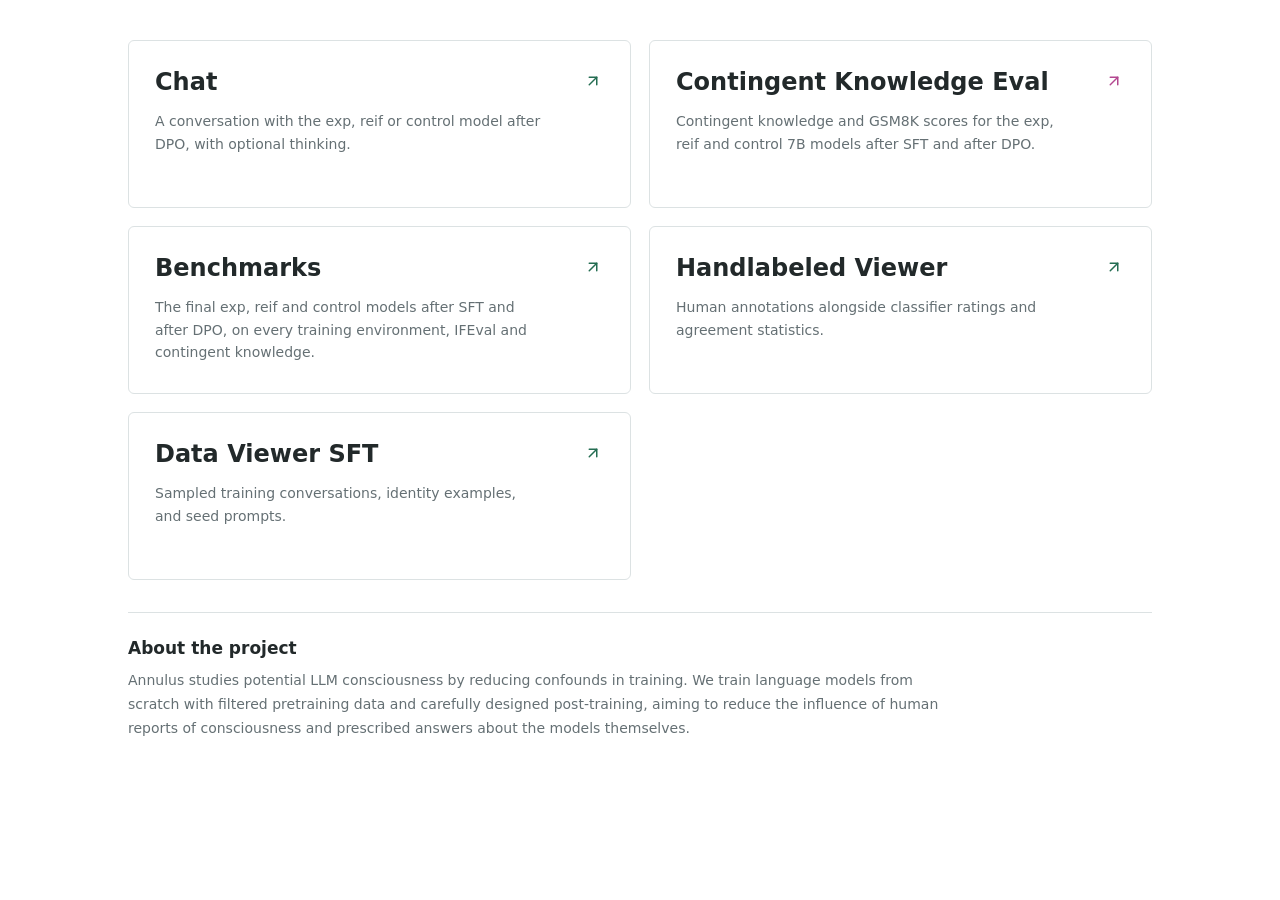
==== index.html @ 826a5e8e "Put the inference server back to sleep after 15 idle minutes serve.py checks every 30 seconds and st" ====
<!doctype html>
<html lang="en">
<head>
  <meta charset="utf-8">
  <meta name="viewport" content="width=device-width, initial-scale=1">
  <meta name="referrer" content="no-referrer">
  <title>Chat and Model Evaluations</title>
  <link rel="stylesheet" href="styles.css?v=20261004-wake">
  <script src="assets/lucide.min.js" defer></script>
  <script src="assets/chart.umd.js" defer></script>
  <script src="benchmarks.js?v=20261002-ck2" defer></script>
  <script src="app.js?v=20261005-idle" defer></script>
</head>
<body>
  <header id="view-navigation" class="site-header" hidden>
    <a id="home-link" class="home-link" href="#home" data-view="home" hidden><i data-lucide="arrow-left" aria-hidden="true"></i><span>Back to menu</span></a>
  </header>
  <main>
    <section id="home" class="panel home-panel" data-panel aria-label="Project menu">
      <nav class="home-menu" aria-label="Project sections">
        <a id="menu-chat" class="menu-button" href="#chat" data-view="chat" aria-labelledby="menu-chat-title" aria-describedby="menu-chat-description">
          <h2 id="menu-chat-title">Chat</h2><i data-lucide="arrow-up-right" aria-hidden="true"></i>
          <p id="menu-chat-description">A conversation with the exp, reif or control model after DPO, with optional thinking.</p>
        </a>
        <a id="menu-eval" class="menu-button" href="#eval" data-view="eval" aria-labelledby="menu-eval-title" aria-describedby="menu-eval-description">
          <h2 id="menu-eval-title">Contingent Knowledge Eval</h2><i data-lucide="arrow-up-right" aria-hidden="true"></i>
          <p id="menu-eval-description">Contingent knowledge and GSM8K scores for the exp, reif and control 7B models after SFT and after DPO.</p>
        </a>
        <a id="menu-benchmarks" class="menu-button" href="#benchmarks" data-view="benchmarks" aria-labelledby="menu-benchmarks-title" aria-describedby="menu-benchmarks-description">
          <h2 id="menu-benchmarks-title">Benchmarks</h2><i data-lucide="arrow-up-right" aria-hidden="true"></i>
          <p id="menu-benchmarks-description">The final exp, reif and control models after SFT and after DPO, on every training environment, IFEval and contingent knowledge.</p>
        </a>
        <a id="menu-handlabeled" class="menu-button" href="#handlabeled" data-view="handlabeled" aria-labelledby="menu-handlabeled-title" aria-describedby="menu-handlabeled-description">
          <h2 id="menu-handlabeled-title">Handlabeled Viewer</h2><i data-lucide="arrow-up-right" aria-hidden="true"></i>
          <p id="menu-handlabeled-description">Human annotations alongside classifier ratings and agreement statistics.</p>
        </a>
        <a id="menu-sft" class="menu-button" href="#sft" data-view="sft" aria-labelledby="menu-sft-title" aria-describedby="menu-sft-description">
          <h2 id="menu-sft-title">Data Viewer SFT</h2><i data-lucide="arrow-up-right" aria-hidden="true"></i>
          <p id="menu-sft-description">Sampled training conversations, identity examples, and seed prompts.</p>
        </a>
      </nav>
      <div class="project-description">
        <h2>About the project</h2>
        <p>Annulus studies potential LLM consciousness by reducing confounds in training. We train language models from scratch with filtered pretraining data and carefully designed post-training, aiming to reduce the influence of human reports of consciousness and prescribed answers about the models themselves.</p>
      </div>
    </section>

    <section id="chat" aria-label="Chat" class="panel chat-panel" data-panel tabindex="-1" hidden>
      <div class="chat-controls">
        <span id="chat-connection" class="connection" role="status">Checking connection...</span>
        <div class="control-row">
          <label class="inline-label">Model<select id="chat-model"></select></label>
          <label class="toggle"><input id="chat-thinking" type="checkbox">Thinking</label>
          <label class="inline-label">Max tokens<input id="chat-max-tokens" type="number" min="1" max="2047" step="1" value="256"></label>
          <button id="chat-clear" class="icon-button" title="New conversation" aria-label="New conversation"><i data-lucide="square-pen"></i></button>
        </div>
      </div>
      <div id="chat-power" class="power-box" hidden>
        <div class="power-card" role="status" aria-live="polite">
          <div id="chat-power-spinner" class="spinner" hidden></div>
          <p id="chat-power-title" class="power-title"></p>
          <p id="chat-power-note" class="power-note" hidden></p>
          <pre id="chat-power-log" class="power-log" aria-label="Startup log" hidden></pre>
          <button id="chat-power-button" class="power-button" type="button" hidden></button>
        </div>
      </div>
      <div id="chat-messages" class="chat-messages" role="log" aria-label="Conversation" aria-live="polite">
        <div id="chat-empty" class="chat-empty"><h2>Annulus</h2><p></p></div>
      </div>
      <form id="chat-form" class="composer">
        <label class="sr-only" for="chat-input">Message Annulus</label>
        <textarea id="chat-input" rows="2" maxlength="8000" placeholder="Message Annulus" required></textarea>
        <button id="chat-send" class="icon-button primary" type="submit" title="Send message" aria-label="Send message"><i data-lucide="arrow-up"></i></button>
      </form>
      <div class="chat-footer"><a id="api-link" href="#chat" target="_blank" rel="noopener noreferrer">API</a><span id="chat-status" role="status"></span><span class="context-label">2,048-token context</span></div>
    </section>

    <section id="eval" aria-label="Contingent Knowledge Eval" class="panel content-panel" data-panel tabindex="-1" hidden>
      <div class="section-heading"><div><h2 id="eval-heading">Contingent Knowledge Eval</h2><p id="eval-description">100 questions per model, 2 sampled responses per question.</p></div>
        <div class="plot-actions">
          <button id="plot-download" class="icon-button" type="button" aria-label="Download comparison PNG" title="Download comparison PNG" disabled><i data-lucide="download"></i></button>
          <button id="plot-open" class="icon-button" type="button" aria-label="Open full-size evaluation plot" title="Open full-size plot" disabled><i data-lucide="expand"></i></button>
        </div>
      </div>
      <div class="filters"><label>Evaluation<select id="eval-dataset"><option value="contingent_knowledge">Contingent knowledge</option><option value="gsm8k">GSM8K</option></select></label></div>
      <fieldset class="comparison-models"><legend>Models</legend><div id="comparison-models" class="model-options"></div></fieldset>
      <figure class="eval-figure">
        <img id="eval-plot" src="assets/contingent-knowledge.png?v=20261002-7b" width="1800" height="1000" alt="Contingent knowledge accuracy by domain. Exact values and classified samples follow below.">
        <p id="plot-status" class="plot-status" role="status" aria-live="polite">Loading comparison...</p>
      </figure>
      <details class="plot-values"><summary>Exact scores and evaluation provenance</summary><div id="eval-summary" class="table-scroll"></div></details>
      <div class="browser-heading"><h3>Sampled responses</h3><a id="eval-data-download" href="data/eval.json" download class="text-link">Download data</a></div>
      <div class="filters">
        <label>Model<select id="eval-model"><option value="all">Selected models</option></select></label>
        <label>Domain<select id="eval-domain"><option value="all">All domains</option></select></label>
        <label>Classification<select id="eval-verdict"><option value="all">All responses</option><option value="1">Correct</option><option value="0">Incorrect</option></select></label>
        <label class="search-label">Search<input id="eval-search" type="search" placeholder="Question, answer, or term"></label>
      </div>
      <div class="results-bar"><span id="eval-count" role="status" aria-live="polite">Loading samples...</span><span id="eval-pagination" class="pagination"></span></div>
      <div id="eval-samples" class="sample-list"></div>
    </section>

    <section id="benchmarks" aria-label="Benchmarks" class="panel content-panel" data-panel tabindex="-1" hidden>
      <div class="section-heading"><div><h2>Benchmarks</h2><p>Three 7B models that differ only in how their pretraining corpus was filtered, each after SFT and after DPO. <span id="bench-progress"></span></p></div>
        <div class="plot-actions"><a class="icon-button" href="data/benchmarks.json" download title="Download benchmark data" aria-label="Download benchmark data"><i data-lucide="download"></i></a></div>
      </div>
      <div class="filters">
        <label>Answer mode<select id="bench-mode"><option value="plain">Plain answer</option><option value="think">Thinking</option></select></label>
        <label>Stage<select id="bench-stage"><option value="dpo1">DPO</option><option value="sft">SFT</option></select></label>
      </div>
      <figure class="bench-figure"><canvas id="bench-chart" role="img" aria-label="Accuracy by benchmark"></canvas><p id="bench-chart-status" class="plot-status" role="status" aria-live="polite"></p></figure>
      <div class="browser-heading"><h3>All checkpoints</h3></div>
      <div id="bench-table" class="table-scroll"></div>
      <details class="plot-values"><summary>How these were measured</summary><p id="bench-protocol" class="bench-protocol"></p></details>
    </section>

    <section id="handlabeled" aria-label="Handlabeled Viewer" class="panel viewer-panel" data-panel tabindex="-1" hidden>
      <iframe id="hand-frame" data-src="src/viewer/index.html#/labels" title="Hand labels and classifier ratings" class="viewer-frame"></iframe>
    </section>

    <section id="sft" aria-label="Data Viewer SFT" class="panel content-panel" data-panel tabindex="-1" hidden>
      <div class="section-heading"><div><h2>SFT data</h2><p id="sft-provenance">Training-data snapshots and examples</p></div></div>
      <div class="filters">
        <label>Dataset<select id="sft-dataset"><option value="conversations">Synthetic conversations</option><option value="identity">Handwritten identity files</option><option value="prompts">SFT seed prompts</option><option value="judge">Published judge examples</option></select></label>
        <label class="search-label">Search<input id="sft-search" type="search" placeholder="Search this dataset"></label>
      </div>
      <div class="results-bar"><span id="sft-count" role="status" aria-live="polite">Loading data...</span><span id="sft-pagination" class="pagination"></span></div>
      <div id="sft-samples" class="sample-list"></div>
    </section>
  </main>
  <noscript><p class="noscript">JavaScript is required for the interactive viewers. <a href="assets/contingent-knowledge.png">View the evaluation plot</a>.</p></noscript>
</body>
</html>
---- styles.css ----
:root { color-scheme:light; --ink:#22292a; --muted:#657074; --line:#dce2e3; --paper:#fff; --wash:#f4f6f6; --accent:#246d52; --pink:#b34790; --danger:#a72f36; --header-height:52px; font-family:Inter,system-ui,-apple-system,"Segoe UI",sans-serif; }
* { box-sizing:border-box; letter-spacing:0; }
[hidden] { display:none !important; }
body { margin:0; background:var(--paper); color:var(--ink); font-size:14px; line-height:1.55; }
button,input,select,textarea { font:inherit; color:inherit; }
button,a,input,select,textarea { -webkit-tap-highlight-color:transparent; }
button,a { touch-action:manipulation; }
button { cursor:pointer; }
button:disabled { opacity:.45; cursor:default; }
a { color:var(--accent); text-underline-offset:3px; }
button:focus-visible,a:focus-visible,input:focus-visible,select:focus-visible,textarea:focus-visible,summary:focus-visible { outline:2px solid var(--accent); outline-offset:3px; }
h1,h2,h3,p { margin:0; }
h2 { font-size:21px; line-height:1.3; font-weight:600; }
h3 { font-size:16px; font-weight:600; }
svg { width:18px; height:18px; flex-shrink:0; }
.site-header { max-width:1440px; margin:auto; display:flex; align-items:center; height:var(--header-height); padding:8px 28px; border-bottom:1px solid var(--line); }
.home-link { display:inline-flex; align-items:center; gap:8px; flex-shrink:0; min-height:36px; font-size:13px; text-decoration:none; }
.home-link:hover { text-decoration:underline; }
.panel { max-width:1440px; margin:auto; min-width:0; }
.panel:focus { outline:none; }
.home-panel { max-width:1080px; padding:40px 28px 56px; }
.home-menu { display:grid; grid-template-columns:repeat(2,minmax(0,1fr)); gap:18px; }
.menu-button { display:grid; grid-template-columns:minmax(0,1fr) 20px; align-content:start; gap:12px 16px; min-height:168px; padding:26px; border:1px solid var(--line); border-radius:6px; color:var(--ink); text-decoration:none; transition:background-color .15s,border-color .15s; }
.menu-button:hover { background:var(--wash); border-color:#a6bbb2; }
.menu-button h2 { font-size:24px; font-weight:600; line-height:1.3; overflow-wrap:anywhere; }
.menu-button svg { margin-top:5px; color:var(--accent); }
.menu-button:nth-child(2) svg { color:var(--pink); }
.menu-button p { grid-column:1 / -1; max-width:390px; color:var(--muted); font-size:14px; line-height:1.6; }
.project-description { margin-top:32px; padding-top:24px; border-top:1px solid var(--line); }
.project-description h2 { font-size:17px; margin-bottom:10px; }
.project-description p { max-width:840px; color:var(--muted); font-size:14px; line-height:1.7; }
.content-panel { padding:26px 28px 64px; }
.section-heading,.browser-heading { display:flex; justify-content:space-between; align-items:center; gap:16px; }
.section-heading p { color:var(--muted); margin-top:7px; font-size:13px; }
.icon-button { display:inline-flex; justify-content:center; align-items:center; width:36px; height:36px; flex-shrink:0; padding:0; color:var(--ink); background:var(--paper); border:1px solid var(--line); border-radius:5px; text-decoration:none; }
.icon-button:hover { background:var(--wash); }
.primary { background:var(--accent); border-color:var(--accent); color:white; }
.primary:hover { background:#19553e; }
.plot-actions { display:flex; gap:8px; }
.comparison-models { border:0; padding:0; margin:22px 0 12px; min-width:0; }
.comparison-models legend { font-size:12px; color:var(--muted); margin-bottom:8px; padding:0; }
.model-options { display:flex; flex-wrap:wrap; gap:8px 24px; }
.model-options label { flex-direction:row; align-items:center; gap:8px; min-height:30px; color:var(--ink); font-size:13px; cursor:pointer; }
.model-options input { accent-color:var(--accent); width:16px; height:16px; margin:0; flex-shrink:0; }
.model-swatch { display:inline-block; width:10px; height:10px; flex-shrink:0; }
.eval-figure { margin:16px 0 6px; position:relative; aspect-ratio:1.8; }
.eval-figure img { display:block; width:100%; height:auto; }
.plot-status { position:absolute; inset:0; display:flex; align-items:center; justify-content:center; background:var(--paper); color:var(--muted); padding:20px; text-align:center; }
.plot-values { border-bottom:1px solid var(--line); padding:12px 0 18px; }
summary { cursor:pointer; }
.plot-values summary { color:var(--muted); font-size:13px; }
.table-scroll { overflow:auto; margin-top:15px; }
table { width:100%; border-collapse:collapse; font-size:13px; }
th,td { text-align:left; padding:9px 12px; border-bottom:1px solid var(--line); }
th { font-weight:600; background:var(--wash); }
.provenance { color:var(--muted); font-size:12px; margin-top:12px; }
.browser-heading { margin:26px 0 16px; }
.text-link { font-size:12px; }
.filters { display:flex; flex-wrap:wrap; align-items:end; gap:12px; margin:20px 0 16px; }
label { font-size:12px; color:var(--muted); display:flex; flex-direction:column; gap:5px; min-width:0; }
select,input[type="search"],input[type="number"] { height:37px; border:1px solid var(--line); border-radius:4px; padding:6px 10px; background:var(--paper); color:var(--ink); min-width:0; max-width:100%; }
select { max-width:310px; }
.search-label { flex:1; min-width:180px; }
.results-bar { display:flex; gap:12px; align-items:center; justify-content:space-between; min-height:38px; margin-bottom:13px; color:var(--muted); font-size:12px; flex-wrap:wrap; }
.pagination { display:flex; align-items:center; gap:10px; }
.pagination output { min-width:85px; text-align:center; }
.pagination .icon-button { width:30px; height:30px; }
.sample-list { display:flex; flex-direction:column; gap:12px; }
.sample { border:1px solid var(--line); border-radius:6px; overflow:hidden; }
.sample > summary { display:grid; grid-template-columns:14px 1fr auto; gap:10px; align-items:start; padding:15px 18px; list-style:none; }
.sample > summary::-webkit-details-marker { display:none; }
.sample > summary::before { content:"+"; color:var(--muted); padding-top:1px; }
.sample[open] > summary::before { content:"-"; }
.sample[open] > summary { border-bottom:1px solid var(--line); background:#fafbfb; }
.sample-title { font-size:14px; font-weight:550; overflow-wrap:anywhere; }
.sample-meta { font-size:12px; color:var(--muted); margin-top:4px; overflow-wrap:anywhere; }
.badge { display:inline-flex; align-items:center; gap:5px; font-size:11px; line-height:1.5; padding:3px 7px; border-radius:3px; white-space:nowrap; }
.badge.correct { color:#176140; background:#e6f2eb; }
.badge.incorrect { color:#91343a; background:#f9e9ea; }
.badge svg { width:13px; height:13px; }
.model-mark { display:inline-block; width:7px; height:7px; margin-right:6px; border-radius:50%; }
.sample-body { padding:18px; }
.sample-body h4,.message-role { margin:0 0 7px; font-size:11px; font-weight:600; color:var(--muted); text-transform:uppercase; }
.sample-body .text + h4 { margin-top:20px; }
.sample-body > details + h4 { margin-top:20px; }
.text { white-space:pre-wrap; overflow-wrap:anywhere; }
.sample-body > details,.reasoning { margin-top:16px; border-top:1px solid var(--line); padding-top:12px; }
.sample-body > details summary,.reasoning summary { color:var(--muted); font-size:12px; }
.sample-body > details .text,.reasoning .text { margin-top:10px; color:#556163; font-size:13px; }
.sample-body .judge-explanation { border-left:2px solid var(--line); padding-left:12px; margin:20px 0 0; }
.sample-body .judge-explanation h4 { margin-bottom:6px; }
.empty-result { padding:32px 0; color:var(--muted); text-align:center; }
.error { color:var(--danger); }
.chat-panel { max-width:1040px; padding:0 28px; display:flex; flex-direction:column; height:calc(100dvh - var(--header-height)); min-height:420px; }
.chat-controls { display:flex; align-items:center; justify-content:space-between; padding:15px 0; gap:12px; border-bottom:1px solid var(--line); flex-wrap:wrap; }
.control-row { display:flex; gap:16px; align-items:center; flex-wrap:wrap; }
.connection { color:var(--muted); font-size:12px; }
.connection.online { color:var(--accent); }
.toggle,.inline-label { display:flex; flex-direction:row; align-items:center; gap:8px; font-size:12px; }
.toggle input { accent-color:var(--accent); width:16px; height:16px; }
.inline-label input { width:80px; }
.chat-messages { flex:1; min-height:0; overflow:auto; overscroll-behavior:contain; padding:24px 4px; }
.chat-panel.power-shown .chat-messages { display:none; }
.power-box { flex:1; min-height:0; overflow:auto; display:flex; align-items:center; justify-content:center; padding:24px 4px; }
.power-card { width:min(640px,100%); display:flex; flex-direction:column; align-items:center; gap:14px; padding:28px; border:1px solid var(--line); border-radius:6px; text-align:center; }
.power-title { font-size:19px; font-weight:600; line-height:1.35; }
.power-note { color:var(--muted); font-size:13px; }
.power-note.error { color:var(--danger); }
.power-log { width:100%; max-height:260px; overflow:auto; margin:0; padding:12px; background:var(--wash); border-radius:5px; text-align:left; font:11.5px/1.5 ui-monospace,SFMono-Regular,Menlo,Consolas,monospace; white-space:pre-wrap; overflow-wrap:anywhere; }
.power-button { min-width:132px; height:38px; padding:0 20px; border:0; border-radius:5px; background:var(--accent); color:#fff; font-weight:600; letter-spacing:.06em; }
.power-button:hover:not(:disabled) { background:#1d5a43; }
.spinner { width:24px; height:24px; border:3px solid var(--line); border-top-color:var(--accent); border-radius:50%; animation:spin 1s linear infinite; }
@keyframes spin { to { transform:rotate(360deg); } }
@media (prefers-reduced-motion:reduce) { .spinner { animation-duration:3s; } }
.chat-empty { height:100%; min-height:120px; display:flex; align-items:center; justify-content:center; flex-direction:column; gap:8px; }
.chat-empty h2 { font-size:22px; }
.chat-empty p { color:var(--muted); font-size:12px; }
.chat-message { margin:0 auto 24px; max-width:800px; }
.chat-message.user { padding:14px 16px; background:var(--wash); border-radius:5px; }
.chat-message.assistant { padding:2px 16px; }
.chat-message .reasoning { margin:0 0 12px; padding:0; border:0; }
.composer { display:flex; align-items:flex-end; gap:10px; border:1px solid var(--line); border-radius:6px; padding:10px; background:var(--paper); }
.composer textarea { flex:1; border:0; outline:0; resize:vertical; min-height:54px; max-height:160px; padding:6px; min-width:0; background:transparent; }
.composer:focus-within { border-color:var(--accent); }
.chat-footer { display:flex; gap:14px; min-height:44px; padding:8px 0 14px; font-size:12px; color:var(--muted); align-items:baseline; }
#api-link { font-size:11px; }
.context-label { margin-left:auto; flex-shrink:0; font-size:11px; }
.viewer-panel { max-width:none; }
.viewer-frame { display:block; width:100%; height:calc(100dvh - var(--header-height)); min-height:640px; border:0; }
.sft-turn { border-bottom:1px solid var(--line); padding:14px 0; }
.sft-turn:first-child { padding-top:0; }
.sft-turn:last-child { border:0; padding-bottom:0; }
.sft-turn.user .text { color:#3e555b; }
.sr-only { position:absolute; width:1px; height:1px; padding:0; margin:-1px; overflow:hidden; clip:rect(0,0,0,0); white-space:nowrap; border:0; }
.noscript { padding:32px; }
@media (max-width:700px) {
  .site-header { padding:8px 16px; }
  .home-panel { padding:24px 16px 40px; }
  .home-menu { grid-template-columns:minmax(0,1fr); gap:12px; }
  .menu-button { min-height:130px; padding:20px; gap:10px 12px; }
  .menu-button h2 { font-size:22px; }
  .project-description { margin-top:24px; padding-top:20px; }
  .content-panel { padding:20px 16px 40px; }
  h2 { font-size:18px; }
  .eval-figure { margin-left:-8px; margin-right:-8px; }
  .filters { display:grid; grid-template-columns:minmax(0,1fr); gap:10px; }
  .filters label { min-width:0; }
  select { width:100%; font-size:12px; }
  .filters .search-label { grid-column:1 / -1; }
  .sample > summary { padding:12px; gap:7px; }
  .sample-body { padding:14px; }
  .badge { padding:2px 5px; }
  .badge svg { display:none; }
  .chat-panel { padding:0 16px; }
  .chat-controls { gap:8px; padding:10px 0; }
  .control-row { gap:10px; }
  .inline-label input { width:66px; }
  .chat-footer { flex-wrap:wrap; gap:4px 12px; }
  #chat-status { order:3; flex-basis:100%; }
  .chat-message.assistant { padding-left:4px; padding-right:4px; }
}

/* Benchmarks view */
.bench-figure { position:relative; height:420px; margin:6px 0 26px; }
.bench-table th,.bench-table td { padding:7px 10px; border-bottom:1px solid var(--line); white-space:nowrap; }
.bench-table thead th { font-weight:600; text-align:center; color:var(--muted); font-size:12px; }
.bench-table thead th.group { color:var(--ink); font-size:13px; border-bottom:0; }
.bench-table tbody th { text-align:left; font-weight:500; }
.bench-table td { text-align:right; font-variant-numeric:tabular-nums; }
.bench-table td.best { font-weight:700; }
.bench-table td.pending { color:var(--muted); text-align:center; }
.bench-table tr.na td { color:var(--muted); }
.bench-table tr.average th,.bench-table tr.average td { border-top:2px solid var(--line); font-weight:600; }
.bench-table .swatch { display:inline-block; width:10px; height:10px; border-radius:2px; margin-right:6px; vertical-align:baseline; }
.bench-protocol { color:var(--muted); font-size:13px; max-width:880px; margin-top:10px; }
@media (max-width:700px) { .bench-figure { height:340px; } }
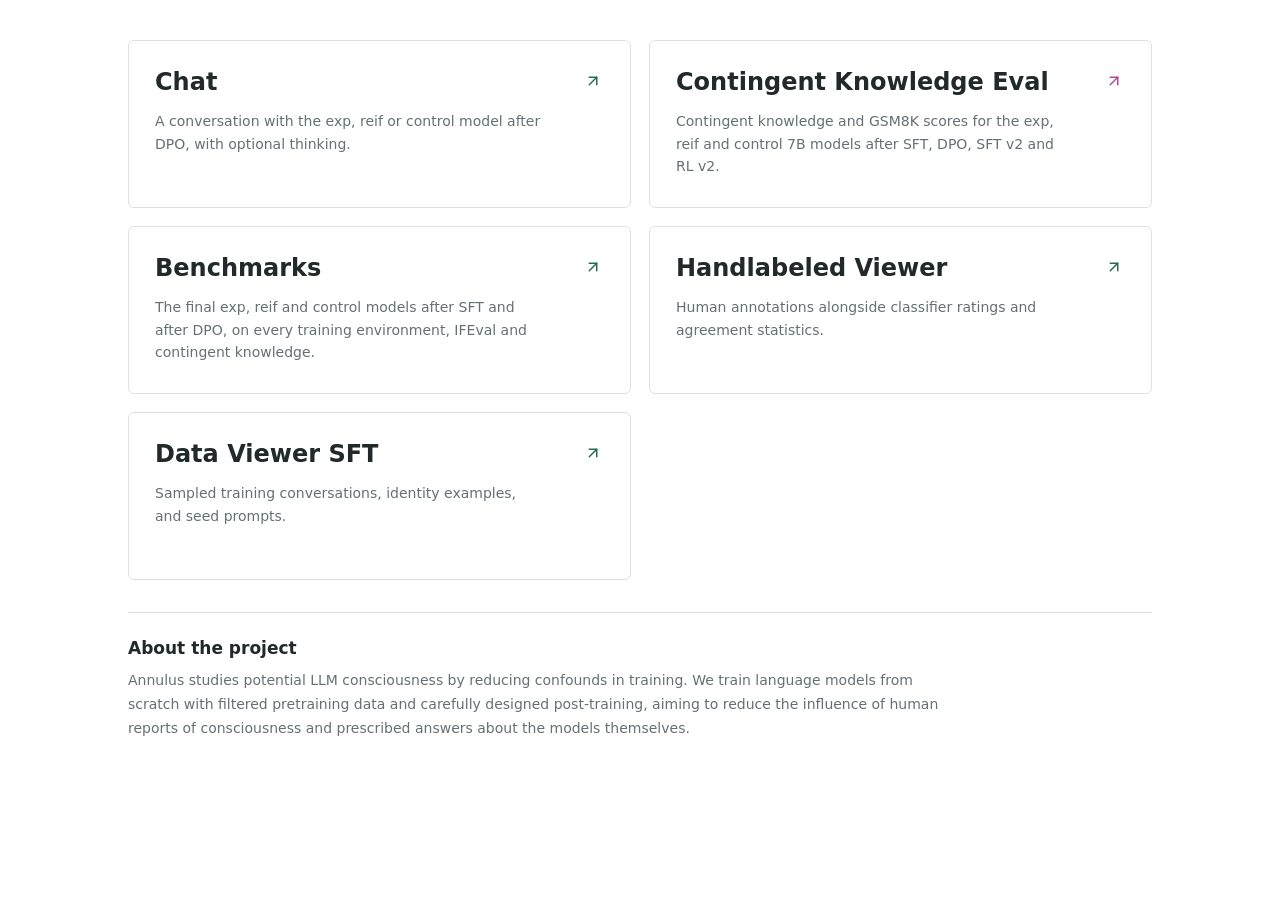
==== commit da84f625: "Add the SFT v2 and RL v2 models to the knowledge and GSM8K page The eval page now compares twelve 7B" ====
--- a/index.html
+++ b/index.html
@@ -9,7 +9,7 @@
   <script src="assets/lucide.min.js" defer></script>
   <script src="assets/chart.umd.js" defer></script>
   <script src="benchmarks.js?v=20261002-ck2" defer></script>
-  <script src="app.js?v=20261005-idle" defer></script>
+  <script src="app.js?v=20261023-v2" defer></script>
 </head>
 <body>
   <header id="view-navigation" class="site-header" hidden>
@@ -24,7 +24,7 @@
         </a>
         <a id="menu-eval" class="menu-button" href="#eval" data-view="eval" aria-labelledby="menu-eval-title" aria-describedby="menu-eval-description">
           <h2 id="menu-eval-title">Contingent Knowledge Eval</h2><i data-lucide="arrow-up-right" aria-hidden="true"></i>
-          <p id="menu-eval-description">Contingent knowledge and GSM8K scores for the exp, reif and control 7B models after SFT and after DPO.</p>
+          <p id="menu-eval-description">Contingent knowledge and GSM8K scores for the exp, reif and control 7B models after SFT, DPO, SFT v2 and RL v2.</p>
         </a>
         <a id="menu-benchmarks" class="menu-button" href="#benchmarks" data-view="benchmarks" aria-labelledby="menu-benchmarks-title" aria-describedby="menu-benchmarks-description">
           <h2 id="menu-benchmarks-title">Benchmarks</h2><i data-lucide="arrow-up-right" aria-hidden="true"></i>
@@ -85,7 +85,7 @@
       <div class="filters"><label>Evaluation<select id="eval-dataset"><option value="contingent_knowledge">Contingent knowledge</option><option value="gsm8k">GSM8K</option></select></label></div>
       <fieldset class="comparison-models"><legend>Models</legend><div id="comparison-models" class="model-options"></div></fieldset>
       <figure class="eval-figure">
-        <img id="eval-plot" src="assets/contingent-knowledge.png?v=20261002-7b" width="1800" height="1000" alt="Contingent knowledge accuracy by domain. Exact values and classified samples follow below.">
+        <img id="eval-plot" src="assets/contingent-knowledge.png?v=20261023-v2" width="1800" height="1000" alt="Contingent knowledge accuracy by domain. Exact values and classified samples follow below.">
         <p id="plot-status" class="plot-status" role="status" aria-live="polite">Loading comparison...</p>
       </figure>
       <details class="plot-values"><summary>Exact scores and evaluation provenance</summary><div id="eval-summary" class="table-scroll"></div></details>
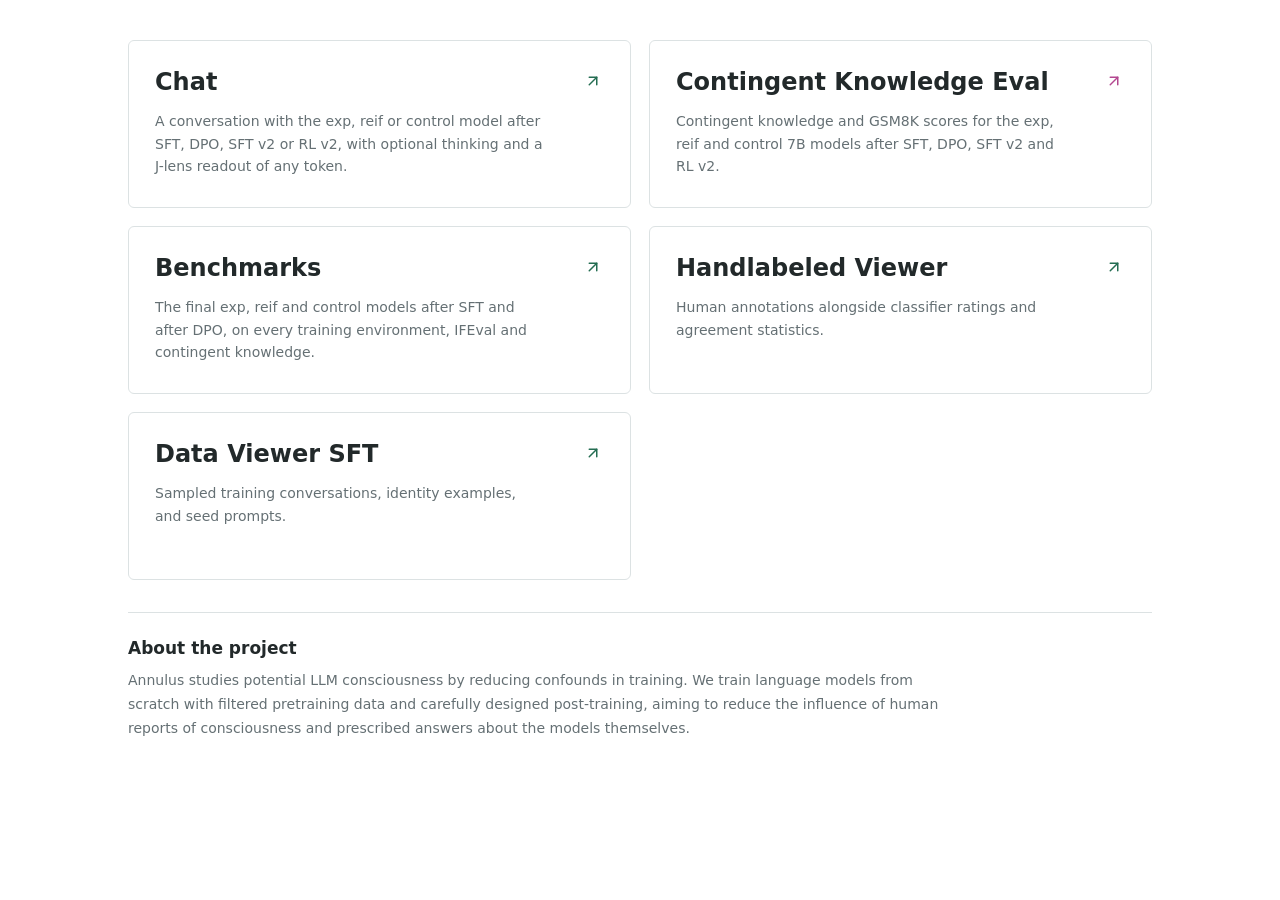
==== commit 0e9b050f: "Add a J-lens view to the chat and serve all fifteen post-trained models The chat page's J-lens check" ====
--- a/index.html
+++ b/index.html
@@ -5,11 +5,11 @@
   <meta name="viewport" content="width=device-width, initial-scale=1">
   <meta name="referrer" content="no-referrer">
   <title>Chat and Model Evaluations</title>
-  <link rel="stylesheet" href="styles.css?v=20261004-wake">
+  <link rel="stylesheet" href="styles.css?v=20261024-jlens">
   <script src="assets/lucide.min.js" defer></script>
   <script src="assets/chart.umd.js" defer></script>
   <script src="benchmarks.js?v=20261002-ck2" defer></script>
-  <script src="app.js?v=20261023-v2" defer></script>
+  <script src="app.js?v=20261024-jlens" defer></script>
 </head>
 <body>
   <header id="view-navigation" class="site-header" hidden>
@@ -20,7 +20,7 @@
       <nav class="home-menu" aria-label="Project sections">
         <a id="menu-chat" class="menu-button" href="#chat" data-view="chat" aria-labelledby="menu-chat-title" aria-describedby="menu-chat-description">
           <h2 id="menu-chat-title">Chat</h2><i data-lucide="arrow-up-right" aria-hidden="true"></i>
-          <p id="menu-chat-description">A conversation with the exp, reif or control model after DPO, with optional thinking.</p>
+          <p id="menu-chat-description">A conversation with the exp, reif or control model after SFT, DPO, SFT v2 or RL v2, with optional thinking and a J-lens readout of any token.</p>
         </a>
         <a id="menu-eval" class="menu-button" href="#eval" data-view="eval" aria-labelledby="menu-eval-title" aria-describedby="menu-eval-description">
           <h2 id="menu-eval-title">Contingent Knowledge Eval</h2><i data-lucide="arrow-up-right" aria-hidden="true"></i>
@@ -51,6 +51,7 @@
         <div class="control-row">
           <label class="inline-label">Model<select id="chat-model"></select></label>
           <label class="toggle"><input id="chat-thinking" type="checkbox">Thinking</label>
+          <label class="toggle" title="Read what each token is disposed to make the model say, with the checkpoint's Jacobian lens"><input id="chat-jlens" type="checkbox">J-lens</label>
           <label class="inline-label">Max tokens<input id="chat-max-tokens" type="number" min="1" max="2047" step="1" value="256"></label>
           <button id="chat-clear" class="icon-button" title="New conversation" aria-label="New conversation"><i data-lucide="square-pen"></i></button>
         </div>
@@ -67,6 +68,17 @@
       <div id="chat-messages" class="chat-messages" role="log" aria-label="Conversation" aria-live="polite">
         <div id="chat-empty" class="chat-empty"><h2>Annulus</h2><p></p></div>
       </div>
+      <section id="jlens-box" class="jlens-box" aria-label="J-lens readout" hidden>
+        <div class="jlens-head">
+          <strong>J-lens</strong>
+          <span id="jlens-token" class="jlens-token"></span>
+          <span class="jlens-layers-input">Layers <input id="jlens-from" type="number" min="0" max="40" step="1" value="15" aria-label="First layer"> to <input id="jlens-to" type="number" min="0" max="40" step="1" value="35" aria-label="Last layer"></span>
+        </div>
+        <p id="jlens-status" class="jlens-note" role="status" aria-live="polite"></p>
+        <ol id="jlens-top" class="jlens-top" aria-label="Top tokens, averaged over the layers"></ol>
+        <p id="jlens-model" class="jlens-note"></p>
+        <details id="jlens-per-layer" class="jlens-per-layer" hidden><summary>Each layer's top 5</summary><div id="jlens-layer-table" class="table-scroll"></div></details>
+      </section>
       <form id="chat-form" class="composer">
         <label class="sr-only" for="chat-input">Message Annulus</label>
         <textarea id="chat-input" rows="2" maxlength="8000" placeholder="Message Annulus" required></textarea>
--- a/styles.css
+++ b/styles.css
@@ -119,6 +119,32 @@
 .chat-message.user { padding:14px 16px; background:var(--wash); border-radius:5px; }
 .chat-message.assistant { padding:2px 16px; }
 .chat-message .reasoning { margin:0 0 12px; padding:0; border:0; }
+.chat-message.jlens-view .tok { cursor:pointer; border-radius:2px; }
+.chat-message.jlens-view .tok:nth-child(even) { background:rgba(36,109,82,.07); }
+.chat-message.jlens-view .tok:hover { background:#cfe4da; }
+.chat-message.jlens-view .tok-special { font:10.5px/1 ui-monospace,SFMono-Regular,Menlo,Consolas,monospace; color:var(--muted); border:1px solid var(--line); padding:1px 3px; margin:0 1px; background:var(--paper); }
+.chat-message.jlens-view .tok-template { color:var(--muted); }
+.chat-message.jlens-view .tok-reasoning { color:#556163; font-style:italic; }
+.chat-message.jlens-view .tok-sink { opacity:.55; }
+.chat-message.jlens-view .tok.selected { background:var(--accent); color:#fff; opacity:1; }
+.chat-message.jlens-reasoning > .reasoning { display:none; }
+.jlens-box { flex-shrink:0; max-height:42vh; overflow:auto; margin-bottom:10px; padding:10px 14px; border:1px solid var(--line); border-radius:6px; background:var(--paper); }
+.jlens-head { display:flex; flex-wrap:wrap; align-items:center; gap:6px 14px; font-size:13px; }
+.jlens-token { flex:1; min-width:0; color:var(--muted); font-size:12px; overflow-wrap:anywhere; }
+.jlens-layers-input { display:flex; align-items:center; gap:6px; color:var(--muted); font-size:12px; }
+.jlens-layers-input input { width:64px; height:30px; }
+.jlens-note { margin:6px 0 0; color:var(--muted); font-size:12px; }
+.jlens-note:empty { display:none; }
+.jlens-top { list-style:none; margin:8px 0 0; padding:0; display:grid; grid-template-columns:repeat(auto-fill,minmax(220px,1fr)); gap:4px 22px; }
+.jlens-top li { display:grid; grid-template-columns:minmax(0,1fr) 64px 44px; align-items:center; gap:8px; font-size:13px; }
+.jlens-word { overflow:hidden; text-overflow:ellipsis; white-space:pre; font:12.5px ui-monospace,SFMono-Regular,Menlo,Consolas,monospace; }
+.jlens-bar { height:6px; border-radius:3px; background:var(--wash); overflow:hidden; }
+.jlens-bar > span { display:block; height:100%; background:var(--accent); }
+.jlens-prob { text-align:right; color:var(--muted); font-size:12px; font-variant-numeric:tabular-nums; }
+.jlens-per-layer { margin-top:8px; }
+.jlens-per-layer summary { color:var(--muted); font-size:12px; cursor:pointer; }
+.jlens-table { width:auto; }
+.jlens-table th,.jlens-table td { padding:3px 8px; font-size:12px; white-space:pre; font-family:ui-monospace,SFMono-Regular,Menlo,Consolas,monospace; }
 .composer { display:flex; align-items:flex-end; gap:10px; border:1px solid var(--line); border-radius:6px; padding:10px; background:var(--paper); }
 .composer textarea { flex:1; border:0; outline:0; resize:vertical; min-height:54px; max-height:160px; padding:6px; min-width:0; background:transparent; }
 .composer:focus-within { border-color:var(--accent); }
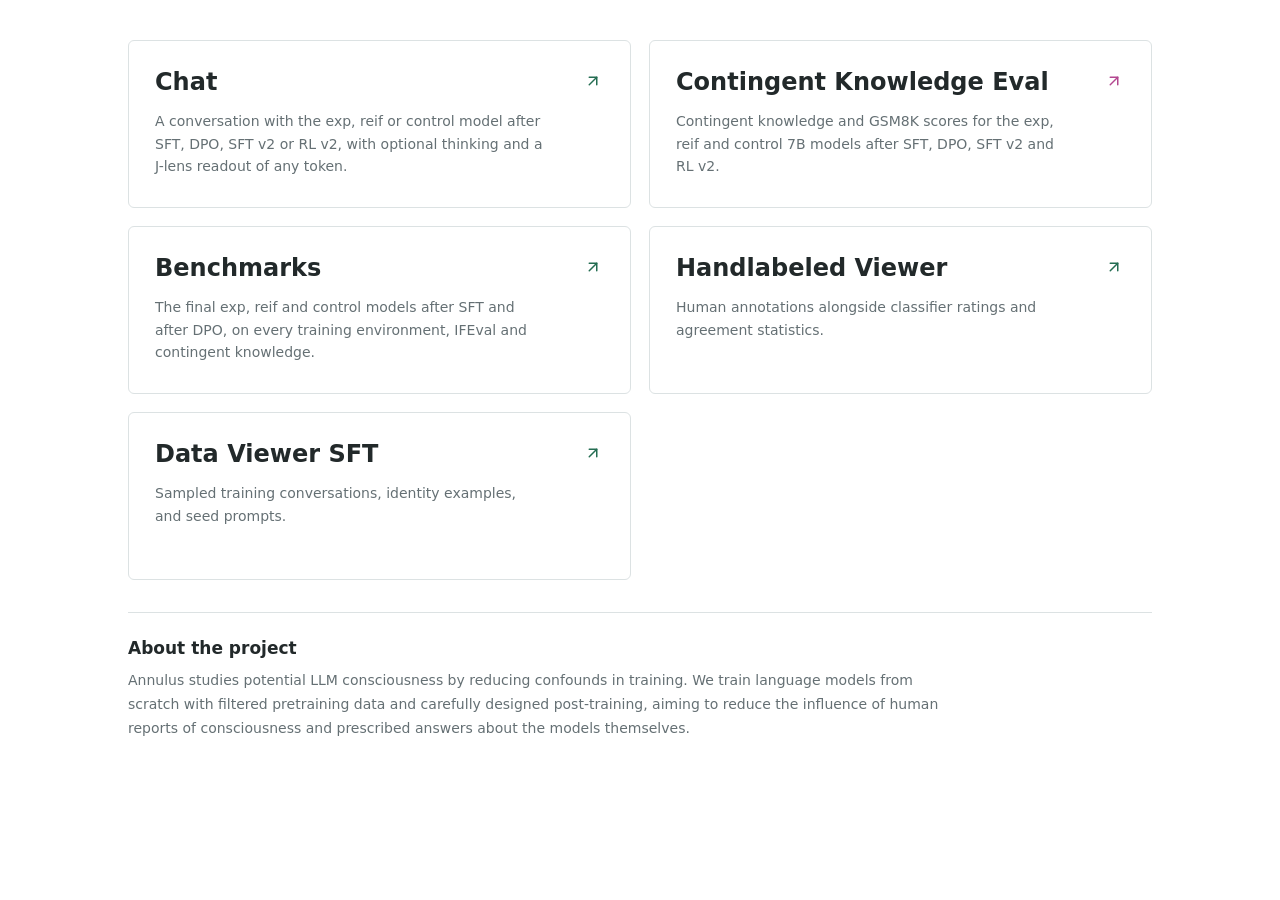
==== commit 3dc4b1f1: "Underline the J-lens's unfitted sink positions instead of fading them Co-Authored-By: Claude Opus 5." ====
--- a/index.html
+++ b/index.html
@@ -5,11 +5,11 @@
   <meta name="viewport" content="width=device-width, initial-scale=1">
   <meta name="referrer" content="no-referrer">
   <title>Chat and Model Evaluations</title>
-  <link rel="stylesheet" href="styles.css?v=20261024-jlens">
+  <link rel="stylesheet" href="styles.css?v=20261024-jlens2">
   <script src="assets/lucide.min.js" defer></script>
   <script src="assets/chart.umd.js" defer></script>
   <script src="benchmarks.js?v=20261002-ck2" defer></script>
-  <script src="app.js?v=20261024-jlens" defer></script>
+  <script src="app.js?v=20261024-jlens3" defer></script>
 </head>
 <body>
   <header id="view-navigation" class="site-header" hidden>
--- a/styles.css
+++ b/styles.css
@@ -125,7 +125,7 @@
 .chat-message.jlens-view .tok-special { font:10.5px/1 ui-monospace,SFMono-Regular,Menlo,Consolas,monospace; color:var(--muted); border:1px solid var(--line); padding:1px 3px; margin:0 1px; background:var(--paper); }
 .chat-message.jlens-view .tok-template { color:var(--muted); }
 .chat-message.jlens-view .tok-reasoning { color:#556163; font-style:italic; }
-.chat-message.jlens-view .tok-sink { opacity:.55; }
+.chat-message.jlens-view .tok-sink { text-decoration:underline dotted #9aa6a8; text-underline-offset:3px; }
 .chat-message.jlens-view .tok.selected { background:var(--accent); color:#fff; opacity:1; }
 .chat-message.jlens-reasoning > .reasoning { display:none; }
 .jlens-box { flex-shrink:0; max-height:42vh; overflow:auto; margin-bottom:10px; padding:10px 14px; border:1px solid var(--line); border-radius:6px; background:var(--paper); }
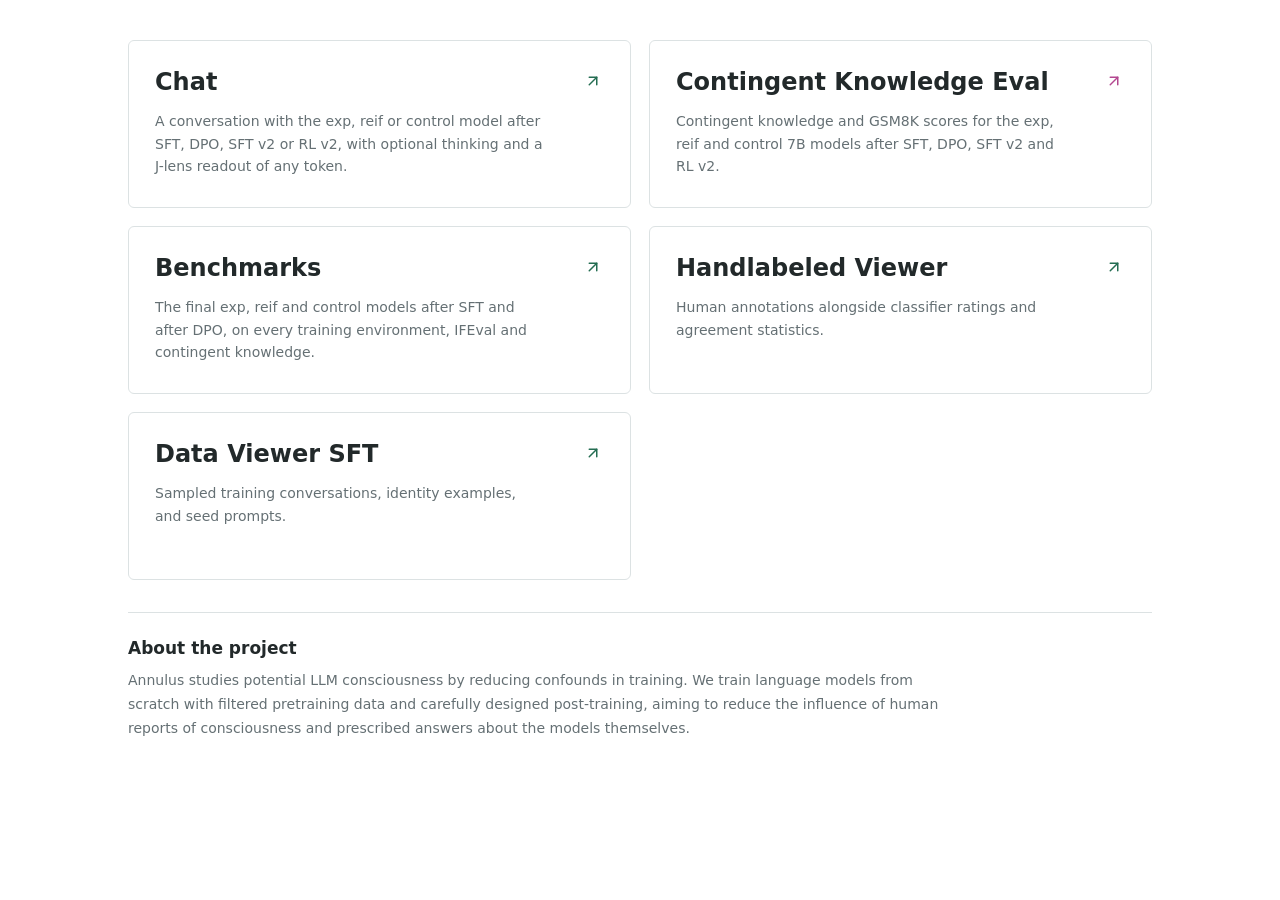
==== commit fce2a373: "Add J-lens steering to the chat and keep the server awake for 30 idle minutes The Steer checkbox ope" ====
--- a/index.html
+++ b/index.html
@@ -5,11 +5,11 @@
   <meta name="viewport" content="width=device-width, initial-scale=1">
   <meta name="referrer" content="no-referrer">
   <title>Chat and Model Evaluations</title>
-  <link rel="stylesheet" href="styles.css?v=20261024-jlens2">
+  <link rel="stylesheet" href="styles.css?v=20261025-steer1">
   <script src="assets/lucide.min.js" defer></script>
   <script src="assets/chart.umd.js" defer></script>
   <script src="benchmarks.js?v=20261002-ck2" defer></script>
-  <script src="app.js?v=20261024-jlens3" defer></script>
+  <script src="app.js?v=20261025-steer2" defer></script>
 </head>
 <body>
   <header id="view-navigation" class="site-header" hidden>
@@ -52,6 +52,7 @@
           <label class="inline-label">Model<select id="chat-model"></select></label>
           <label class="toggle"><input id="chat-thinking" type="checkbox">Thinking</label>
           <label class="toggle" title="Read what each token is disposed to make the model say, with the checkpoint's Jacobian lens"><input id="chat-jlens" type="checkbox">J-lens</label>
+          <label class="toggle" title="Steer the model with tokens' J-lens vectors"><input id="chat-steer" type="checkbox">Steer</label>
           <label class="inline-label">Max tokens<input id="chat-max-tokens" type="number" min="1" max="2047" step="1" value="256"></label>
           <button id="chat-clear" class="icon-button" title="New conversation" aria-label="New conversation"><i data-lucide="square-pen"></i></button>
         </div>
@@ -68,6 +69,16 @@
       <div id="chat-messages" class="chat-messages" role="log" aria-label="Conversation" aria-live="polite">
         <div id="chat-empty" class="chat-empty"><h2>Annulus</h2><p></p></div>
       </div>
+      <section id="steer-box" class="steer-box" aria-label="Steering" hidden>
+        <div class="jlens-head">
+          <strong>Steering</strong>
+          <span class="jlens-layers-input">Blocks <input id="steer-from" type="number" min="1" max="10" step="1" value="4" aria-label="First block"> to <input id="steer-to" type="number" min="1" max="10" step="1" value="8" aria-label="Last block"></span>
+          <button id="steer-add" class="steer-add" type="button">Add token</button>
+        </div>
+        <div id="steer-rows" class="steer-rows"></div>
+        <p id="steer-guide" class="jlens-note"></p>
+        <details class="jlens-per-layer"><summary>How steering works</summary><p class="jlens-note">Each token's J-lens vector, from the selected model's lens, is the direction in a block's output that the lens reads as that token. It is scaled to the strength times the block's typical output norm and added to the outputs of these blocks (block k ends at layer 4k) at every position, while the model reads your messages and writes its reply. Several tokens add up. A typed word is read with a leading space, as inside a sentence; the + beside a J-lens token steers with exactly that token. With the J-lens box open, readouts show the steered model.</p></details>
+      </section>
       <section id="jlens-box" class="jlens-box" aria-label="J-lens readout" hidden>
         <div class="jlens-head">
           <strong>J-lens</strong>
--- a/styles.css
+++ b/styles.css
@@ -200,3 +200,14 @@
 .bench-table .swatch { display:inline-block; width:10px; height:10px; border-radius:2px; margin-right:6px; vertical-align:baseline; }
 .bench-protocol { color:var(--muted); font-size:13px; max-width:880px; margin-top:10px; }
 @media (max-width:700px) { .bench-figure { height:340px; } }
+.steer-box { flex-shrink:0; max-height:32vh; overflow:auto; margin-bottom:10px; padding:10px 14px; border:1px solid var(--line); border-radius:6px; background:var(--paper); }
+.steer-rows { display:flex; flex-direction:column; gap:6px; margin-top:8px; }
+.steer-row { display:grid; grid-template-columns:minmax(0,1fr) 92px 30px; align-items:center; gap:8px; }
+.steer-row input { height:30px; border:1px solid var(--line); border-radius:4px; padding:4px 8px; background:var(--paper); min-width:0; }
+.steer-row .icon-button,.jlens-top .jlens-steer { width:28px; height:28px; }
+.steer-row .icon-button svg,.jlens-top .jlens-steer svg { width:15px; height:15px; }
+.steer-chip { overflow:hidden; text-overflow:ellipsis; white-space:pre; padding:5px 8px; border:1px solid var(--line); border-radius:4px; background:var(--wash); font:12.5px ui-monospace,SFMono-Regular,Menlo,Consolas,monospace; }
+.steer-add { height:30px; padding:0 10px; border:1px solid var(--line); border-radius:4px; background:var(--paper); font-size:12px; }
+.steer-add:hover { background:var(--wash); }
+.steer-tag { margin-top:6px; color:var(--muted); font-size:12px; overflow-wrap:anywhere; }
+.jlens-top li:has(.jlens-steer) { grid-template-columns:minmax(0,1fr) 64px 44px 28px; }
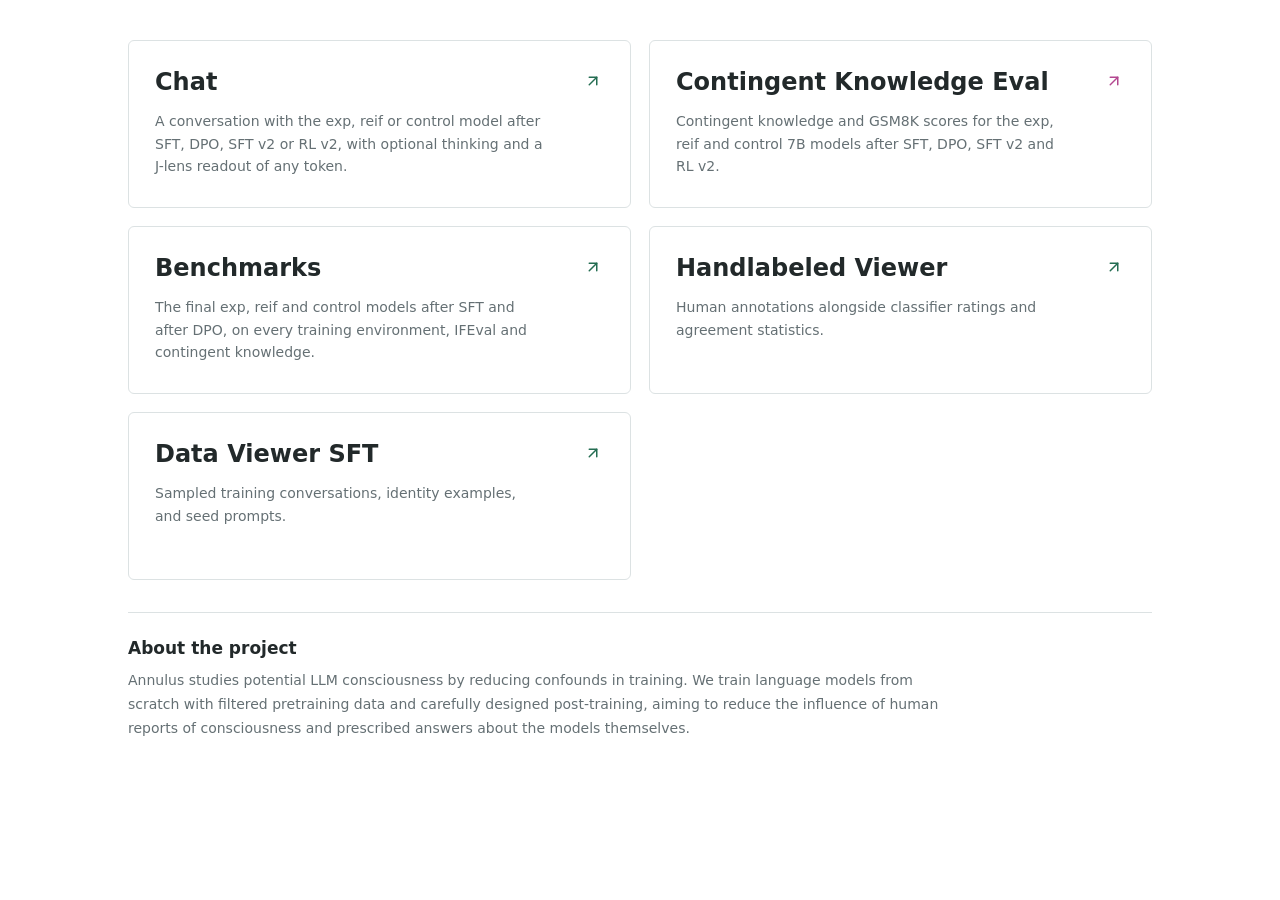
==== commit 161ee841: "Run the chat inference server on one GPU and say it wakes in 1-2 minutes The inference server now lo" ====
--- a/index.html
+++ b/index.html
@@ -5,11 +5,11 @@
   <meta name="viewport" content="width=device-width, initial-scale=1">
   <meta name="referrer" content="no-referrer">
   <title>Chat and Model Evaluations</title>
-  <link rel="stylesheet" href="styles.css?v=20261025-steer1">
+  <link rel="stylesheet" href="styles.css?v=20261025-steer2">
   <script src="assets/lucide.min.js" defer></script>
   <script src="assets/chart.umd.js" defer></script>
   <script src="benchmarks.js?v=20261002-ck2" defer></script>
-  <script src="app.js?v=20261025-steer2" defer></script>
+  <script src="app.js?v=20261026-wake1" defer></script>
 </head>
 <body>
   <header id="view-navigation" class="site-header" hidden>
--- a/styles.css
+++ b/styles.css
@@ -211,3 +211,4 @@
 .steer-add:hover { background:var(--wash); }
 .steer-tag { margin-top:6px; color:var(--muted); font-size:12px; overflow-wrap:anywhere; }
 .jlens-top li:has(.jlens-steer) { grid-template-columns:minmax(0,1fr) 64px 44px 28px; }
+.jlens-top:has(.jlens-steer) { grid-template-columns:repeat(auto-fill,minmax(270px,1fr)); }
